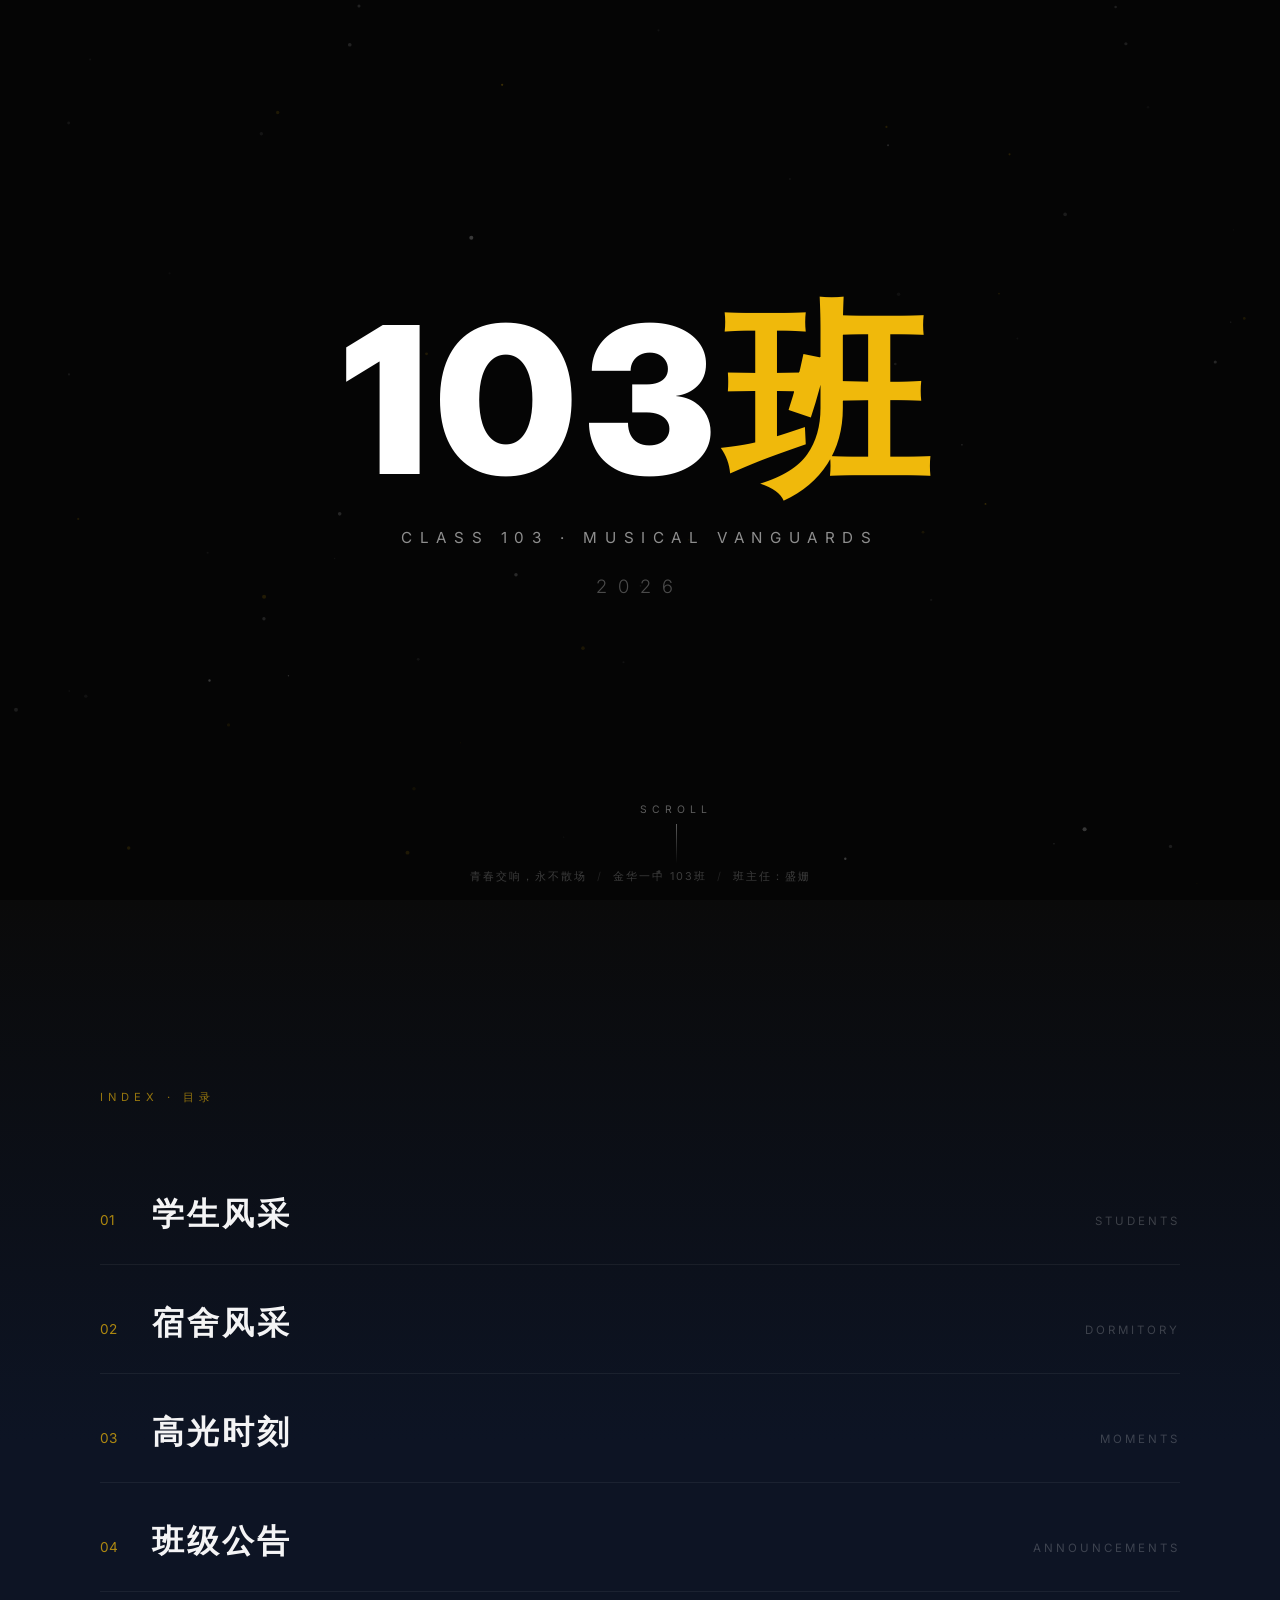
==== index.html @ 80fb8b7d "first commit" ====
<!DOCTYPE html>
<html lang="zh-CN">
<head>
  <meta charset="UTF-8">
  <meta name="viewport" content="width=device-width, initial-scale=1.0">
  <meta name="description" content="103班 · 音乐领军班 — 青春交响，永不散场">
  <!-- 跨文档视图过渡:多页之间平滑切换,无白屏 -->
  <meta name="view-transition" content="same-origin">
  <title>103班 · 音乐领军班</title>
  <!-- 西文/数字字体 Inter(中文自动回退苹方 PingFang SC) -->
  <link rel="preconnect" href="https://fonts.loli.net">
  <link rel="preconnect" href="https://gstatic.loli.net" crossorigin>
  <link rel="stylesheet" href="https://fonts.loli.net/css2?family=Inter:wght@300;400;500;600;700&display=swap">
  <link rel="stylesheet" href="assets/css/base.css">
  <link rel="stylesheet" href="assets/css/home.css">
</head>
<body class="poster">

  <!-- 背景层:Canvas 粒子(缓慢、克制) -->
  <canvas id="particles" aria-hidden="true"></canvas>

  <main>
    <!-- 第一屏:品牌海报(视频封面) -->
    <section class="poster-screen" id="poster" aria-label="班级主页海报">
      <!-- 封面视频 -->
      <video class="poster-video" autoplay muted loop playsinline preload="auto" aria-hidden="true">
        <source src="assets/videos/cover.mp4" type="video/mp4">
      </video>
      <!-- 压暗层:保证文字在视频上可读 -->
      <div class="poster-shade" aria-hidden="true"></div>
      <div class="poster-center">
        <h1 class="poster-title">103<span>班</span></h1>
        <p class="poster-tagline">CLASS 103 · MUSICAL VANGUARDS</p>
        <p class="poster-year">2026</p>
      </div>
      <button class="scroll-hint" id="scroll-hint" type="button" aria-label="进入内容">
        <span>SCROLL</span>
        <span class="line" aria-hidden="true"></span>
      </button>
    </section>

    <!-- 第二屏:内容索引(滚动或点击后平滑进入) -->
    <section class="index-screen" id="index" aria-label="内容索引">
      <div class="container">
        <p class="index-kicker">INDEX · 目录</p>
        <nav class="index-list">
          <a href="students.html" data-io><span class="no">01</span><span class="label">学生风采</span><span class="en">STUDENTS</span></a>
          <a href="dormitory.html" data-io><span class="no">02</span><span class="label">宿舍风采</span><span class="en">DORMITORY</span></a>
          <a href="moments.html" data-io><span class="no">03</span><span class="label">高光时刻</span><span class="en">MOMENTS</span></a>
          <a href="announcements.html" data-io><span class="no">04</span><span class="label">班级公告</span><span class="en">ANNOUNCEMENTS</span></a>
        </nav>
      </div>
    </section>
  </main>

  <!-- 固定底部信息栏:班级口号 · 学校 · 班主任 -->
  <footer class="poster-foot">青春交响，永不散场<i>/</i>金华一中 103班<i>/</i>班主任：盛姗</footer>

  <!-- 目录转场幕布:点击目录后浮起遮住画面,再跳转 -->
  <div class="page-veil" id="page-veil" aria-hidden="true"></div>

  <script>
    // ========== 封面视频:加载失败自动隐藏,露出粒子背景;滚出屏幕暂停省电 ==========
    (function () {
      const v = document.querySelector(".poster-video");
      if (!v) return;
      v.addEventListener("error", () => { v.style.display = "none"; }, true); // capture:捕获 <source> 的加载失败
      if ("IntersectionObserver" in window) {
        new IntersectionObserver((es) => {
          es.forEach((e) => e.isIntersecting ? v.play().catch(() => {}) : v.pause());
        }, { threshold: 0.1 }).observe(document.getElementById("poster"));
      }
    })();

    // ========== 背景粒子:纯 Canvas,缓慢流动 ==========
    (function () {
      const canvas = document.getElementById("particles");
      const ctx = canvas.getContext("2d");
      const reduceMotion = matchMedia("(prefers-reduced-motion: reduce)").matches;
      let W, H, DPR, parts = [];
      const mouse = { x: 0.5, y: 0.5 };

      function resize() {
        DPR = Math.min(window.devicePixelRatio || 1, 2);
        W = innerWidth; H = innerHeight;
        canvas.width = W * DPR; canvas.height = H * DPR;
        canvas.style.width = W + "px"; canvas.style.height = H + "px";
        const count = Math.min(90, Math.max(36, Math.floor((W * H) / 18000)));
        parts = [];
        for (let i = 0; i < count; i++) {
          parts.push({
            x: Math.random() * W, y: Math.random() * H,
            r: Math.random() * 1.6 + 0.6,
            a: Math.random() * 0.45 + 0.15,
            gold: Math.random() < 0.32,               // 约三分之一金色粒子
            phase: Math.random() * Math.PI * 2,
            vx: (Math.random() - 0.5) * 0.12,
            vy: (Math.random() - 0.5) * 0.12,
          });
        }
      }

      function render() {
        ctx.clearRect(0, 0, canvas.width, canvas.height);
        ctx.save();
        ctx.scale(DPR, DPR);
        const ox = (mouse.x - 0.5) * 24, oy = (mouse.y - 0.5) * 24; // 轻微视差
        for (const p of parts) {
          p.phase += 0.004;
          p.x += p.vx; p.y += p.vy;
          if (p.x < -12) p.x = W + 12; else if (p.x > W + 12) p.x = -12;
          if (p.y < -12) p.y = H + 12; else if (p.y > H + 12) p.y = -12;
          const dx = Math.sin(p.phase) * 9, dy = Math.cos(p.phase * 0.8) * 9;
          const flicker = 0.72 + 0.28 * Math.sin(p.phase * 2.1);
          ctx.beginPath();
          ctx.arc(p.x + dx - ox, p.y + dy - oy, p.r, 0, Math.PI * 2);
          ctx.fillStyle = p.gold
            ? "rgba(240,185,11," + (p.a * flicker).toFixed(3) + ")"
            : "rgba(255,255,255," + (p.a * 0.8 * flicker).toFixed(3) + ")";
          ctx.fill();
        }
        ctx.restore();
      }

      function loop() { render(); requestAnimationFrame(loop); }

      resize();
      addEventListener("resize", resize);
      addEventListener("mousemove", (e) => {
        mouse.x = e.clientX / innerWidth; mouse.y = e.clientY / innerHeight;
      }, { passive: true });

      if (reduceMotion) render(); // 尊重"减少动效":只画一帧静态
      else requestAnimationFrame(loop);
    })();

    // ========== 点击海报任意处 / SCROLL → 平滑进入内容索引 ==========
    (function () {
      const target = document.getElementById("index");
      const go = () => target.scrollIntoView({ behavior: "smooth" });
      document.getElementById("scroll-hint").addEventListener("click", (e) => {
        e.stopPropagation(); go();
      });
      document.getElementById("poster").addEventListener("click", go);
    })();

    // ========== 目录点击:播放平滑转场后再跳转 ==========
    // 不依赖 View Transitions 特性(file:// 下原生过渡不生效),保证任何环境都顺
    (function () {
      const veilTime = 380; // 与 CSS 幕布过渡时长一致
      document.querySelectorAll(".index-list a").forEach((a) => {
        a.addEventListener("click", (e) => {
          // 组合键/中键点击交给浏览器(新标签页打开)
          if (e.metaKey || e.ctrlKey || e.shiftKey || e.altKey || e.button !== 0) return;
          e.preventDefault();
          const href = a.getAttribute("href");
          document.body.classList.add("leaving");
          setTimeout(() => { location.href = href; }, veilTime);
        });
      });

      // 浏览器"后退"用 bfcache 恢复页面时,清掉幕布状态,避免留下黑屏
      addEventListener("pageshow", () => document.body.classList.remove("leaving"));
    })();

    // ========== 内容索引:进入视口时逐条上浮 ==========
    (function () {
      const items = document.querySelectorAll("[data-io]");
      if (!("IntersectionObserver" in window)) return;
      items.forEach((el) => el.classList.add("io-rise"));
      const io = new IntersectionObserver((entries) => {
        entries.forEach((en, i) => {
          if (en.isIntersecting) {
            setTimeout(() => en.target.classList.add("in"), i * 90);
            io.unobserve(en.target);
          }
        });
      }, { threshold: 0.2 });
      items.forEach((el) => io.observe(el));
    })();
  </script>
</body>
</html>
---- assets/css/base.css ----
/* ============================================================
   103班：音乐领军班 · 全局基础样式
   深色影院风 / 金色橙色点缀 / 粗体电影感
   改配色只改这里 :root
   ============================================================ */

:root {
  /* 深色底 */
  --bg0: #070b14;        /* 最底层夜空 */
  --bg1: #0d1424;        /* 卡片/表面 */
  --bg2: #141d33;        /* 更深一块 / 悬浮 */

  /* 点缀色：金 + 橙 */
  --gold: #f0b90b;       /* 主金 */
  --gold-2: #ff8a00;     /* 亮橙 */
  --gold-soft: rgba(240, 185, 11, 0.14); /* 金色弱底 */
  --gold-line: rgba(240, 185, 11, 0.28);  /* 金色描边 */

  /* 文字 */
  --text: #e8edf7;
  --muted: #8b93a8;
  --faint: #5a6276;

  /* 尺寸 */
  --radius: 18px;
  --maxw: 1120px;
  --shadow: 0 18px 50px rgba(0, 0, 0, 0.55);

  /* 字体策略：中文主力用苹方(PingFang SC),西文/数字用 Inter / SF Pro Display
     —— 苹方负责中文字形干净现代,Inter/SF 负责英文数字的几何科技感 */
  --font-display: "Inter", "SF Pro Display", "PingFang SC", "HarmonyOS Sans SC", "Microsoft YaHei", sans-serif;
  --font-body: "PingFang SC", "Inter", "SF Pro Display", "HarmonyOS Sans SC", "Microsoft YaHei", "Hiragino Sans GB", sans-serif;
  --font-latin: "Inter", "SF Pro Display", "Helvetica Neue", "Arial", sans-serif;
}

* { margin: 0; padding: 0; box-sizing: border-box; }

html { -webkit-text-size-adjust: 100%; scroll-behavior: smooth; }

body {
  font-family: var(--font-body);
  background: var(--bg0);
  color: var(--text);
  line-height: 1.75;
  /* 轻微胶片噪点,增强电影感 */
  background-image:
    radial-gradient(circle at 50% 0%, rgba(20, 29, 51, 0.6), transparent 60%),
    radial-gradient(circle at 15% 100%, rgba(255, 138, 0, 0.06), transparent 45%);
}

img { max-width: 100%; display: block; }
a { color: inherit; text-decoration: none; }
ul { list-style: none; }

/* 大标题电影感 */
.display {
  font-family: var(--font-display);
  font-weight: 900;
  letter-spacing: 2px;
  line-height: 1.1;
}
/* 金色渐变文字 */
.gold-text {
  background: linear-gradient(120deg, var(--gold) 0%, var(--gold-2) 60%, var(--gold) 100%);
  -webkit-background-clip: text;
  background-clip: text;
  -webkit-text-fill-color: transparent;
  color: var(--gold);
}

/* 通用容器 */
.container { width: 100%; max-width: var(--maxw); margin: 0 auto; padding: 0 20px; }

.section { padding: 72px 0; }

/* 区块标题：影视剧那种"章节编号 + 标题" */
.section-title {
  font-family: var(--font-display);
  font-weight: 900;
  font-size: 2rem;
  letter-spacing: 3px;
  color: var(--text);
  margin-bottom: 40px;
  text-transform: uppercase;
}
.section-title .no {
  color: var(--gold);
  margin-right: 10px;
  font-size: 1.1rem;
  vertical-align: middle;
}
.section-title::after {
  content: "";
  display: block;
  width: 70px;
  height: 3px;
  margin-top: 14px;
  background: linear-gradient(90deg, var(--gold), var(--gold-2));
}

/* 通用按钮(电影海报式) */
.btn {
  display: inline-block;
  padding: 14px 36px;
  font-family: var(--font-display);
  font-weight: 700;
  letter-spacing: 2px;
  text-transform: uppercase;
  color: #0b0f1a;
  background: linear-gradient(120deg, var(--gold), var(--gold-2));
  border-radius: 999px;
  box-shadow: 0 12px 34px rgba(240, 185, 11, 0.35);
  transition: transform 0.2s, box-shadow 0.2s;
  cursor: pointer;
}
.btn:hover {
  transform: translateY(-3px);
  box-shadow: 0 18px 44px rgba(240, 185, 11, 0.5);
}

/* ============================================================
   字距工具类：营造"稀疏、高级、有呼吸感"的排版
   英文标语 / 年份数字专用
   ============================================================ */
.tk-md { letter-spacing: 0.18em; }
.tk-lg { letter-spacing: 0.35em; }
.tk-xl { letter-spacing: 0.5em; }   /* 影视飓风式极宽字距 */
.tk-2xl { letter-spacing: 0.8em; }

/* 细字重对比:主标题 900,副信息越轻越好 */
.w-thin { font-weight: 300; opacity: 0.4; }

/* ============================================================
   跨文档视图过渡(View Transitions API)
   多页结构下实现"无白屏刷新"的页面切换
   不支持该特性的浏览器会自动忽略,回退为普通跳转
   ============================================================ */
@view-transition {
  navigation: auto; /* 启用跨文档自动过渡 */
}

@supports (view-transition-name: none) {
  /* 旧页面:快速淡出 150ms,先走 */
  ::view-transition-old(root) {
    animation: 150ms cubic-bezier(0.4, 0, 0.2, 1) both vt-fade-out;
  }
  /* 新页面:延迟 150ms 后淡入 + 轻微上移 210ms,再进 */
  ::view-transition-new(root) {
    animation: 210ms cubic-bezier(0.22, 1, 0.36, 1) 150ms both vt-fade-in-up;
  }

  @keyframes vt-fade-out {
    to { opacity: 0; }
  }
  @keyframes vt-fade-in-up {
    from { opacity: 0; transform: translateY(18px); }
    to   { opacity: 1; transform: translateY(0); }
  }

  /* 尊重系统"减少动效"设置 */
  @media (prefers-reduced-motion: reduce) {
    ::view-transition-old(root),
    ::view-transition-new(root) { animation-duration: 1ms; animation-delay: 0ms; }
  }
}

/* ============================================================
   子页面落地动画:从首页目录进来时柔和淡入上浮,避免生硬切换
   ============================================================ */
@keyframes page-in {
  from { opacity: 0; transform: translateY(16px); }
  to   { opacity: 1; transform: translateY(0); }
}

/* ============================================================
   通用灯箱:全屏查看原图(不裁切,竖拍照片也能看全)
   高光时刻 / 宿舍风采 共用
   ============================================================ */
.lightbox {
  position: fixed;
  inset: 0;
  z-index: 300;
  display: none;
  align-items: center;
  justify-content: center;
  background: rgba(3, 5, 10, 0.94);
  padding: 30px;
}
.lightbox.show { display: flex; }
.lightbox img {
  max-width: 88vw;
  max-height: 80vh;
  object-fit: contain;          /* 完整显示,不裁切 */
  border-radius: 12px;
  border: 1px solid var(--gold-line);
  box-shadow: 0 30px 80px rgba(0, 0, 0, 0.8);
}
.lightbox-caption {
  text-align: center;
  color: var(--muted);
  margin-top: 14px;
  font-size: 0.9rem;
  letter-spacing: 1px;
}
.lightbox .close {
  position: absolute;
  top: 18px;
  right: 26px;
  font-size: 2.2rem;
  line-height: 1;
  color: var(--gold);
  cursor: pointer;
  user-select: none;
}
/* 上一张 / 下一张 */
.lightbox .nav {
  position: absolute;
  top: 50%;
  transform: translateY(-50%);
  font-size: 2.4rem;
  line-height: 1;
  padding: 8px 16px;
  color: var(--gold);
  opacity: 0.6;
  cursor: pointer;
  user-select: none;
  transition: opacity 0.2s;
}
.lightbox .nav:hover { opacity: 1; }
.lightbox .nav.prev { left: 10px; }
.lightbox .nav.next { right: 10px; }
.lightbox .nav[hidden] { display: none; }
/* 第几张 / 共几张 */
.lightbox .counter {
  position: absolute;
  left: 0;
  right: 0;
  bottom: 20px;
  text-align: center;
  color: var(--muted);
  font-size: 0.78rem;
  letter-spacing: 3px;
}

@media (max-width: 620px) {
  .lightbox { padding: 16px; }
  .lightbox .nav { font-size: 1.9rem; padding: 6px 10px; }
  .lightbox img { max-width: 94vw; }
}
---- assets/css/home.css ----
/* ============================================================
   103班 · 音乐领军班 · 首页「动态品牌海报」
   极简 / 近纯黑 / 大字号居中 / Canvas 粒子 / 滚动转场
   ============================================================ */

body.poster {
  background: #0a0a0a;
  color: #f4f4f5;
  -webkit-font-smoothing: antialiased;
}

/* ---- 背景粒子画布(fixed + inset:0 自动铺满,避免 100vw 滚动条溢出) ---- */
#particles {
  position: fixed;
  inset: 0;
  z-index: 0;
  pointer-events: none;
}

/* ---- 主容器 ---- */
.poster main {
  position: relative;
  z-index: 1;
}

/* ========== 第一屏:品牌海报 ========== */
.poster-screen {
  position: relative;
  display: flex;
  flex-direction: column;
  align-items: center;
  justify-content: center;
  min-height: 100vh;
  text-align: center;
  cursor: pointer;
  padding: 0 20px;
  overflow: hidden;
}

/* 封面视频铺满,object-fit:cover 避免黑边 */
.poster-video {
  position: absolute;
  inset: 0;
  width: 100%;
  height: 100%;
  object-fit: cover;
  z-index: 0;
}

/* 压暗遮罩,不压住粒子但保证文字可读 */
.poster-shade {
  position: absolute;
  inset: 0;
  z-index: 1;
  background: rgba(0, 0, 0, 0.50);
  pointer-events: none;
}

.poster-center {
  position: relative;
  z-index: 2;
  animation: fadeUp 1.2s cubic-bezier(0.22, 1, 0.36, 1) both;
}

@keyframes fadeUp {
  from { opacity: 0; transform: translateY(28px); }
  to   { opacity: 1; transform: translateY(0); }
}

.poster-title {
  font-family: var(--font-display);
  font-weight: 900;                    /* 极粗:视觉中心 */
  font-size: clamp(4.5rem, 16vw, 13rem); /* 极致的大 */
  line-height: 1.0;
  letter-spacing: 0.04em;
  color: #fff;
  mix-blend-mode: difference;
}
.poster-title span {
  display: inline;
  color: var(--gold);
  mix-blend-mode: difference;
}

.poster-tagline {
  font-family: var(--font-latin);      /* 西文用 Inter / SF Pro */
  font-size: clamp(0.7rem, 1.6vw, 0.95rem);
  font-weight: 400;
  letter-spacing: 0.5em;               /* 极宽字距:稀疏有呼吸感 */
  color: rgba(255,255,255,0.55);
  margin-top: 22px;
  text-transform: uppercase;
  mix-blend-mode: difference;
  animation: fadeUp 1.2s 0.3s cubic-bezier(0.22, 1, 0.36, 1) both;
}

.poster-year {
  font-family: var(--font-latin);      /* 年份数字:几何感更强 */
  font-size: clamp(0.85rem, 2vw, 1.15rem);
  font-weight: 300;                    /* 细字重,与主标题 900 形成反差 */
  letter-spacing: 0.6em;
  color: rgba(255,255,255,0.28);
  margin-top: 18px;
  animation: fadeUp 1.2s 0.55s cubic-bezier(0.22, 1, 0.36, 1) both;
}

/* SCROLL 提示 */
.scroll-hint {
  position: absolute;
  z-index: 2;
  bottom: 36px;
  left: 50%;
  transform: translateX(-50%);
  display: flex;
  flex-direction: column;
  align-items: center;
  gap: 8px;
  background: none;
  border: none;
  color: rgba(255,255,255,0.35);
  font-family: var(--font-display);
  font-size: 0.65rem;
  letter-spacing: 5px;
  cursor: pointer;
  animation: fadeUp 1.2s 0.9s cubic-bezier(0.22, 1, 0.36, 1) both;
  transition: color 0.3s;
}
.scroll-hint:hover { color: var(--gold); }
.scroll-hint .line {
  display: block;
  width: 1px;
  height: 40px;
  background: linear-gradient(180deg, rgba(255,255,255,0.35), transparent);
  animation: bob 2s ease-in-out infinite;
}
@keyframes bob { 0%,100%{ transform: translateY(0);} 50%{ transform: translateY(10px);} }

/* ========== 第二屏:内容索引 ========== */
.index-screen {
  min-height: 100vh;
  display: flex;
  align-items: center;
  padding: 120px 20px 140px;
  background: linear-gradient(180deg, #0a0a0a, #0d1424 60%);
}

.index-kicker {
  font-family: var(--font-display);
  font-size: 0.7rem;
  letter-spacing: 5px;
  color: var(--gold);
  margin-bottom: 56px;
  opacity: 0.6;
  text-transform: uppercase;
}

.index-list {
  display: flex;
  flex-direction: column;
  gap: 8px;
}

.index-list a {
  display: flex;
  align-items: baseline;
  gap: 20px;
  padding: 22px 0;
  border-bottom: 1px solid rgba(255,255,255,0.06);
  transition: color 0.25s, border-color 0.25s;
}
.index-list a:hover {
  border-color: var(--gold-line);
  color: var(--text);
}
.index-list a .no {
  font-family: var(--font-display);
  font-size: 0.85rem;
  color: var(--gold);
  min-width: 32px;
  opacity: 0.7;
  transition: opacity 0.25s;
}
.index-list a:hover .no { opacity: 1; }
.index-list a .label {
  font-family: var(--font-display);
  font-weight: 900;
  font-size: clamp(1.3rem, 4vw, 2rem);
  letter-spacing: 3px;
  color: #f4f4f5;
  transition: color 0.25s;
}
.index-list a:hover .label { color: var(--gold); }
.index-list a .en {
  margin-left: auto;
  font-family: var(--font-display);
  font-size: 0.72rem;
  letter-spacing: 3px;
  color: rgba(255,255,255,0.20);
  text-transform: uppercase;
  transition: color 0.25s;
}
.index-list a:hover .en { color: rgba(255,255,255,0.45); }

/* 逐条上浮动画(IntersectionObserver 触发) */
.io-rise { opacity: 0; transform: translateY(30px); transition: opacity 0.7s ease, transform 0.7s ease; }
.io-rise.in { opacity: 1; transform: translateY(0); }

/* ========== 底部信息栏(固定) ========== */
.poster-foot {
  position: fixed;
  left: 0; right: 0; bottom: 0;
  z-index: 2;
  text-align: center;
  font-size: 0.68rem;
  letter-spacing: 2px;
  color: rgba(255,255,255,0.22);
  padding: 12px 20px 14px;
  pointer-events: none;
}
.poster-foot i {
  display: inline-block;
  margin: 0 10px;
  font-style: normal;
  opacity: 0.5;
}

/* ========== 目录转场:金色幕布 ========== */
/* 点击目录后幕布浮起遮住画面,再跳转 —— 不依赖浏览器特性,file:// 下同样平滑 */
.page-veil {
  position: fixed;
  inset: 0;
  z-index: 9999;
  background: #0a0a0a;
  opacity: 0;
  pointer-events: none;
  transition: opacity 0.38s cubic-bezier(0.4, 0, 0.2, 1);
}
.page-veil::after {
  content: "";
  position: absolute;
  left: 0;
  right: 0;
  top: 0;
  height: 2px;
  background: linear-gradient(90deg, transparent, var(--gold), transparent);
}

/* 离开时:目录项逐条上浮褪去,与幕布同步 */
body.leaving .index-list a {
  opacity: 0;
  transform: translateY(-16px);
  transition: opacity 0.3s ease, transform 0.3s ease;
}
body.leaving .index-kicker {
  opacity: 0;
  transition: opacity 0.25s ease;
}
body.leaving .page-veil { opacity: 1; }

/* 响应式 */
@media (max-width: 480px) {
  .poster-title { letter-spacing: 3px; }
  .poster-tagline { letter-spacing: 3px; }
  .poster-year { letter-spacing: 5px; }
  .index-list a { gap: 10px; }
  .index-list a .en { display: none; }
}
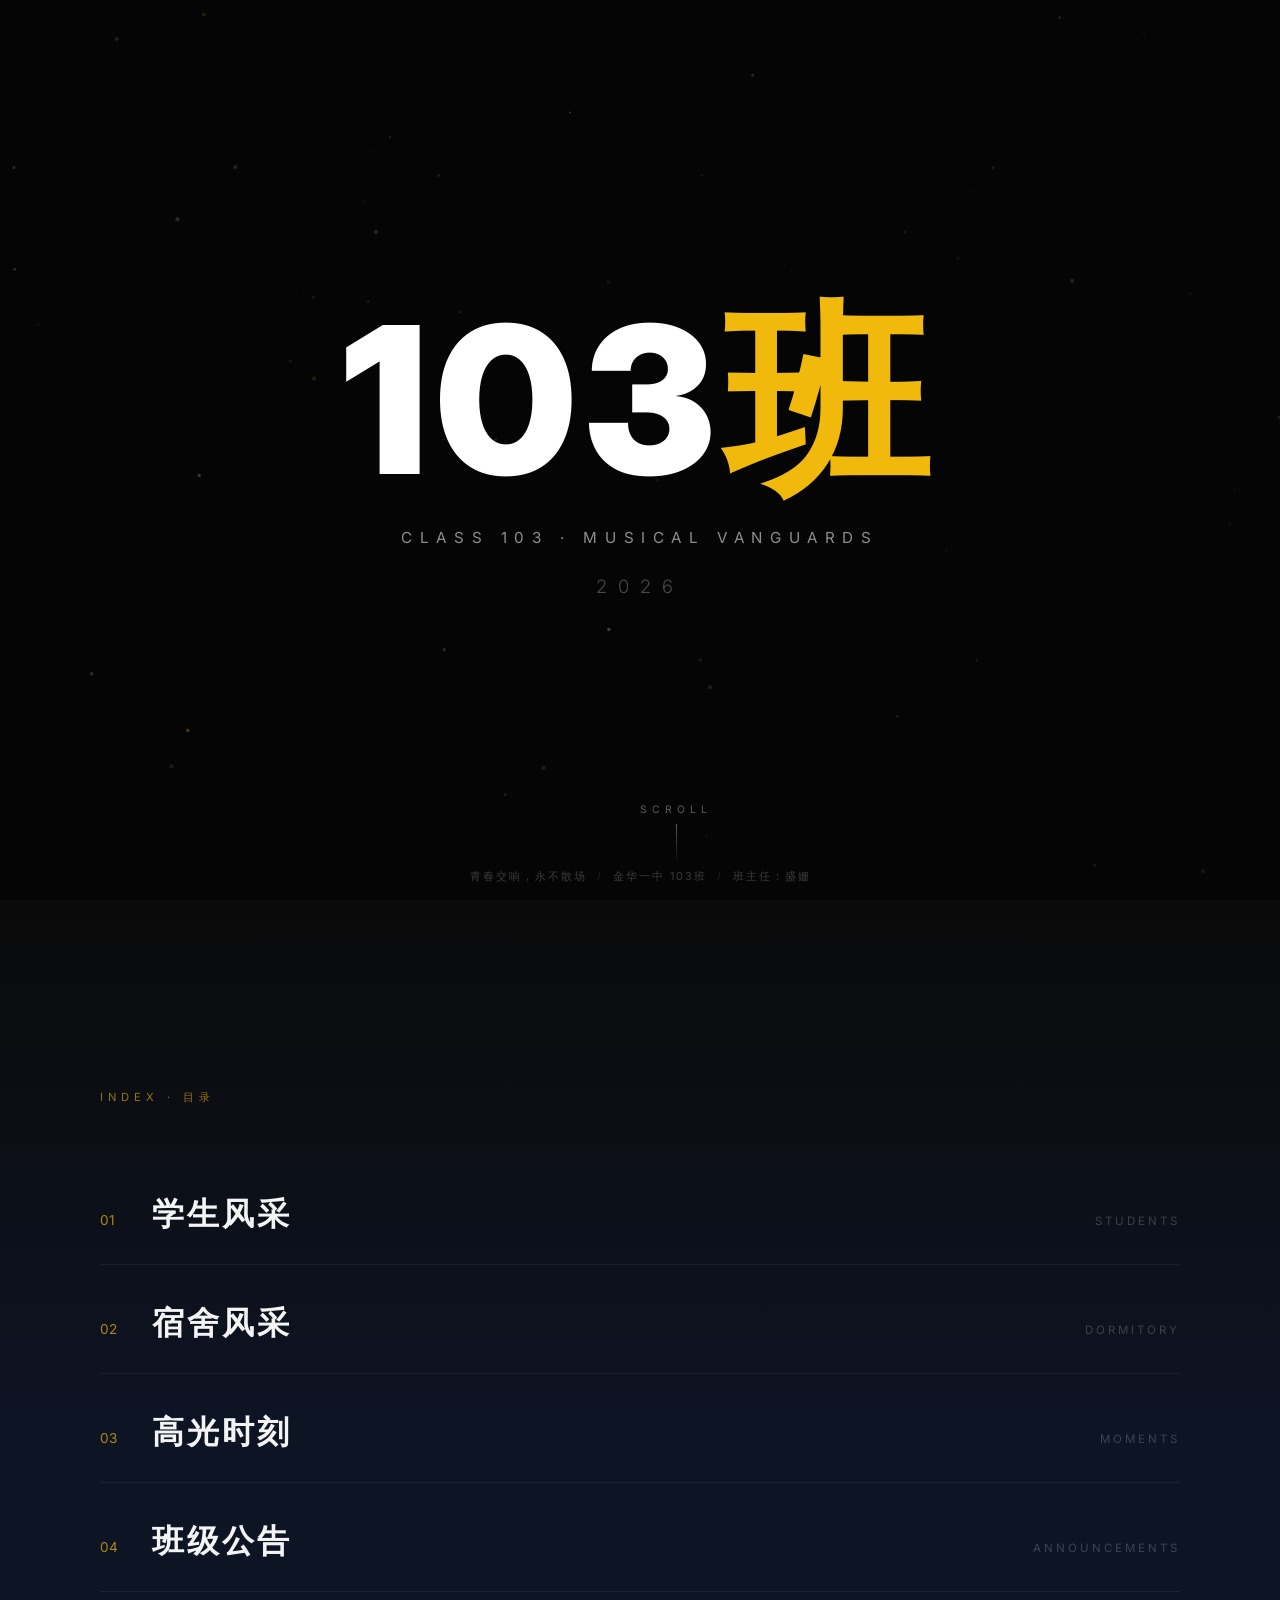
==== commit 41634f79: "first commit" ====
--- a/index.html
+++ b/index.html
@@ -24,7 +24,7 @@
     <section class="poster-screen" id="poster" aria-label="班级主页海报">
       <!-- 封面视频 -->
       <video class="poster-video" autoplay muted loop playsinline preload="auto" aria-hidden="true">
-        <source src="assets/videos/cover.mp4" type="video/mp4">
+        <source src="https://media.githubusercontent.com/media/fy2cna25r6/fy2cna25r6.github.io/main/assets/videos/cover.mp4" type="video/mp4">
       </video>
       <!-- 压暗层:保证文字在视频上可读 -->
       <div class="poster-shade" aria-hidden="true"></div>
